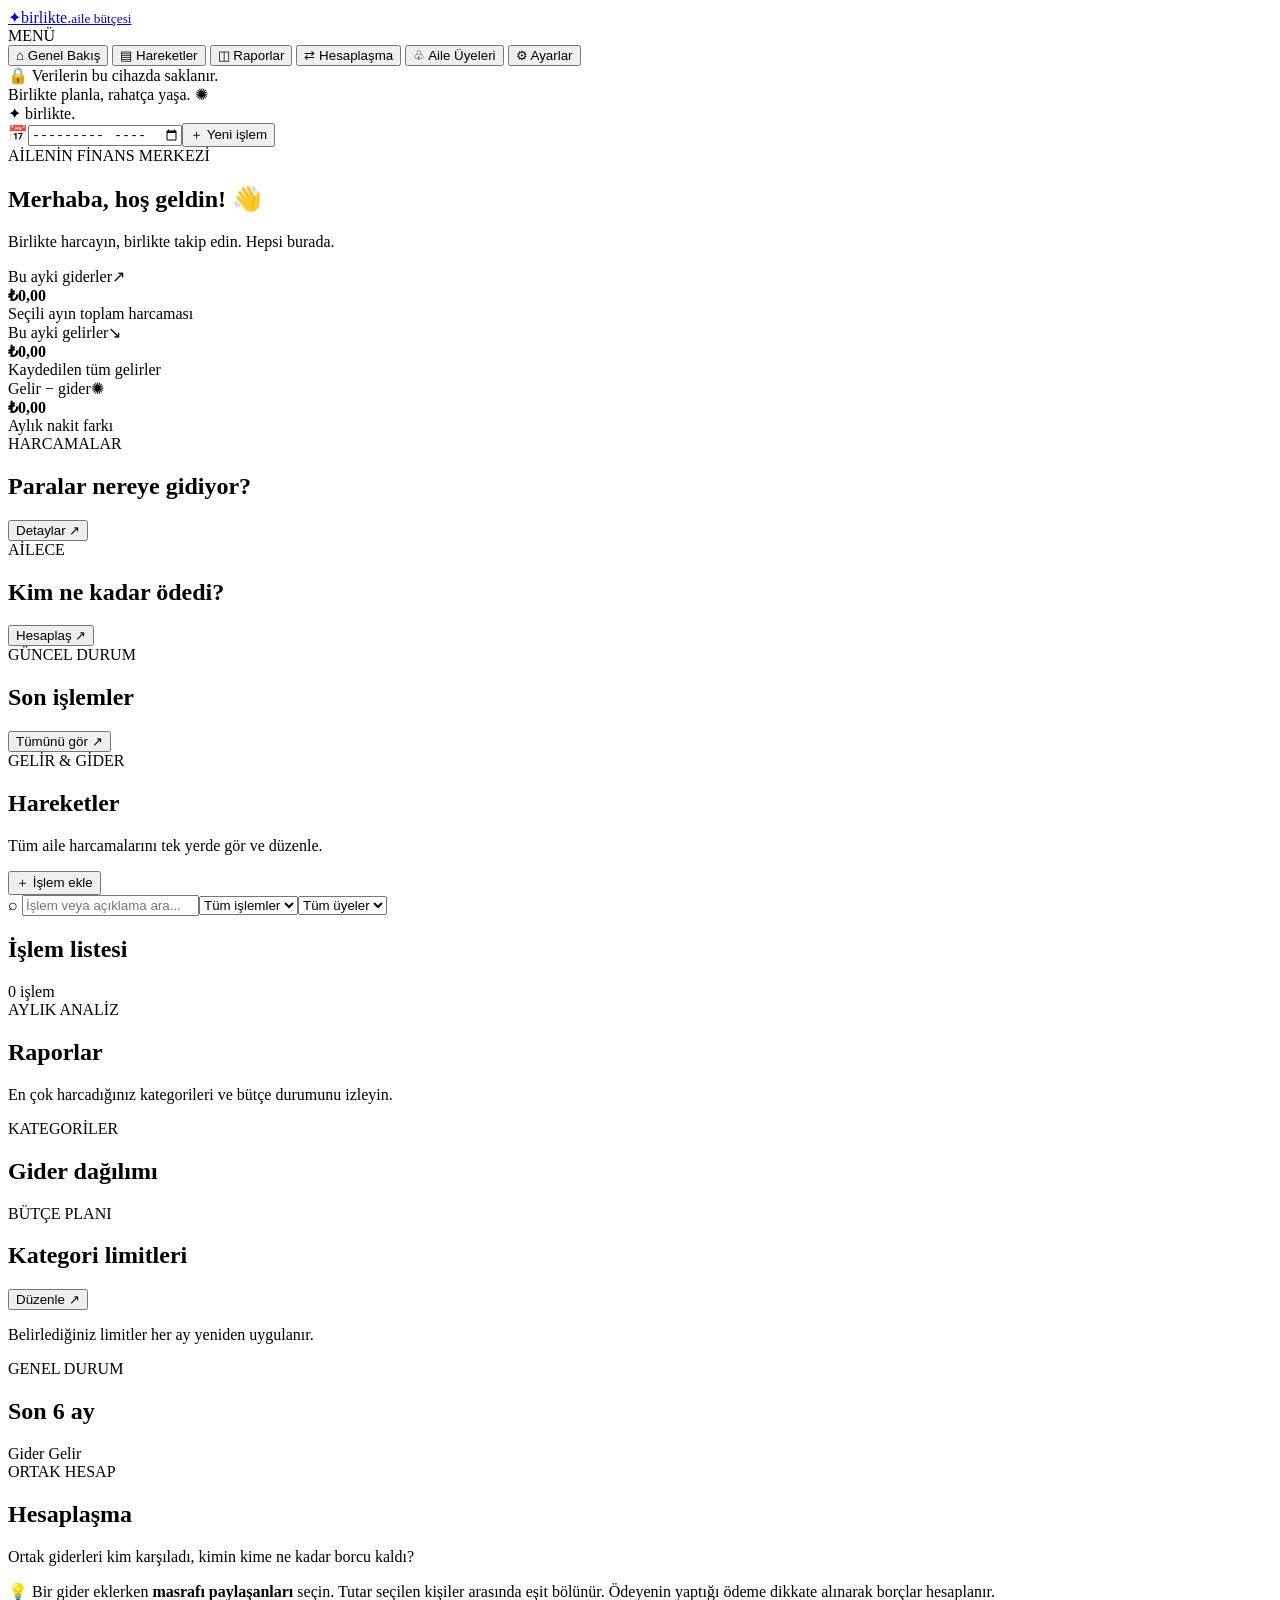
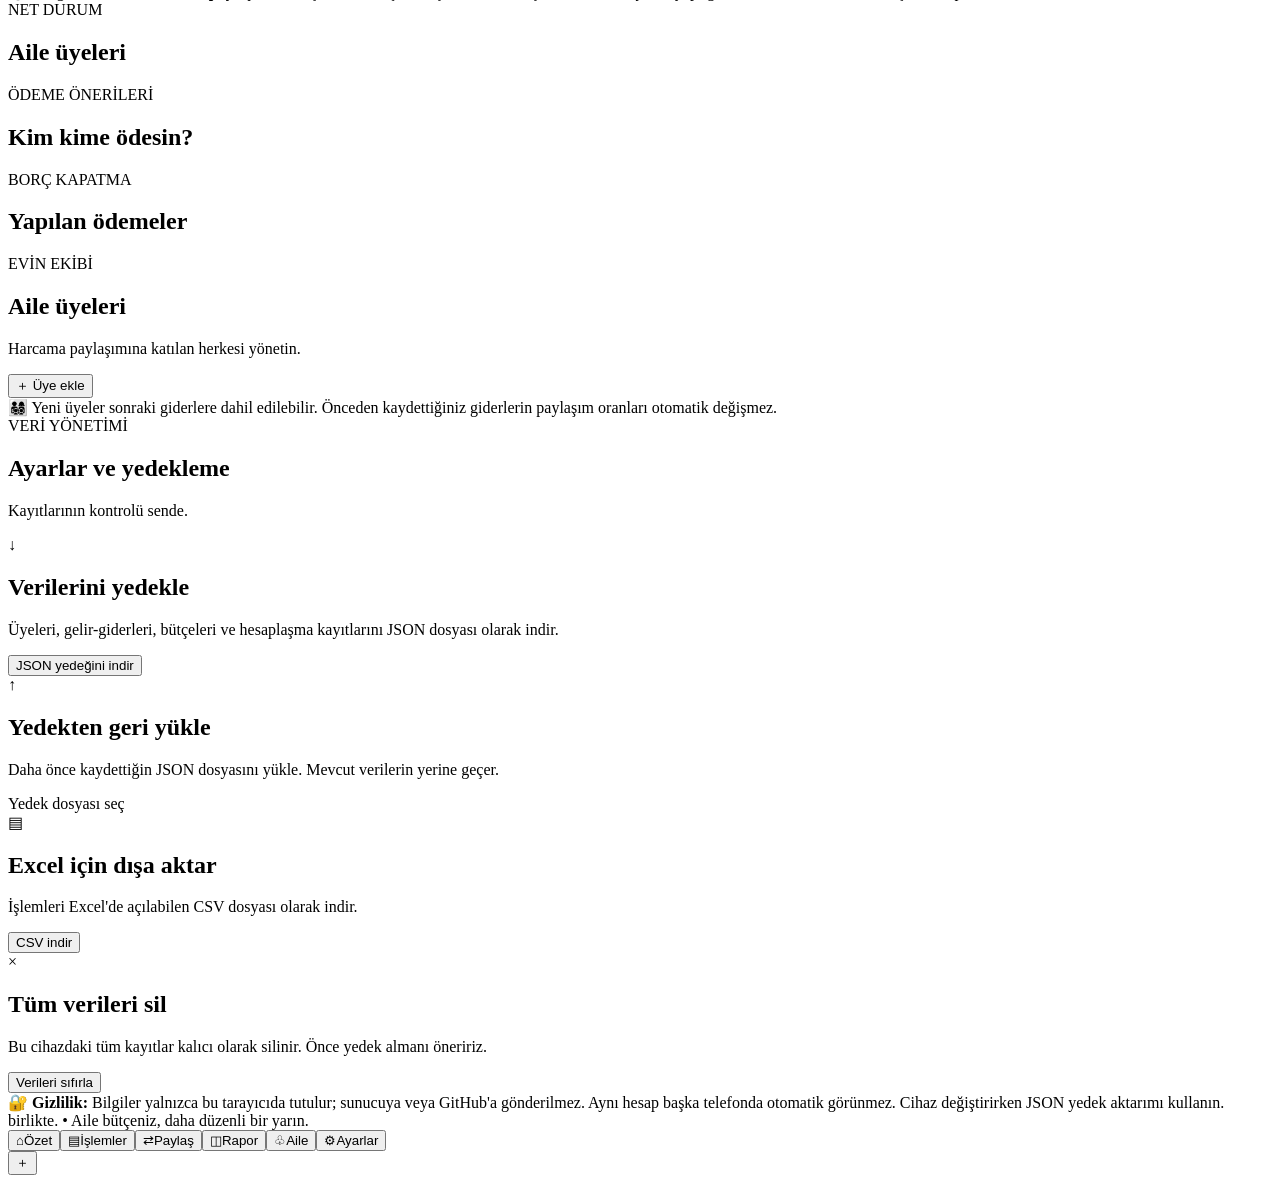
==== aile-butcesi/index.html @ d46ec8fd "feat: add family budget app markup" ====
<!doctype html>
<html lang="tr">
<head>
  <meta charset="utf-8">
  <meta name="viewport" content="width=device-width, initial-scale=1, viewport-fit=cover">
  <meta name="theme-color" content="#f7f5f1">
  <meta name="description" content="Aile bütçeni, ortak masrafları ve kimin ne ödediğini tek yerde takip et.">
  <title>Birlikte · Aile Bütçesi</title>
  <link rel="manifest" href="./manifest.webmanifest">
  <link rel="icon" href="./icon.svg" type="image/svg+xml">
  <link rel="stylesheet" href="./style.css">
  <script defer src="./app.js"></script>
</head>
<body>
<div class="app-shell">
  <aside class="sidebar">
    <a class="brand" href="#genel" aria-label="Birlikte ana sayfa"><span class="brand-icon">✦</span><span>birlikte<span class="brand-dot">.</span><small>aile bütçesi</small></span></a>
    <div class="nav-label">MENÜ</div>
    <nav class="main-nav" aria-label="Ana menü">
      <button class="nav-link active" data-page="genel"><span class="nav-emoji">⌂</span> Genel Bakış</button>
      <button class="nav-link" data-page="hareketler"><span class="nav-emoji">▤</span> Hareketler</button>
      <button class="nav-link" data-page="raporlar"><span class="nav-emoji">◫</span> Raporlar</button>
      <button class="nav-link" data-page="paylasim"><span class="nav-emoji">⇄</span> Hesaplaşma</button>
      <button class="nav-link" data-page="uyeler"><span class="nav-emoji">♧</span> Aile Üyeleri</button>
      <button class="nav-link" data-page="ayarlar"><span class="nav-emoji">⚙</span> Ayarlar</button>
    </nav>
    <div class="sidebar-bottom"><div class="privacy-mark">🔒 <span>Verilerin bu cihazda saklanır.</span></div><div class="made-with">Birlikte planla, rahatça yaşa. <span>✺</span></div></div>
  </aside>
  <main class="main-area">
    <header class="topbar">
      <div class="mobile-brand"><span class="brand-icon">✦</span> birlikte<span class="brand-dot">.</span></div>
      <div class="topbar-actions"><label class="month-wrap"><span>📅</span><input id="month-input" type="month" aria-label="Görüntülenecek ay"></label><button class="btn btn-primary top-add" data-open-expense>＋ Yeni işlem</button></div>
    </header>
    <div id="toast" role="status" aria-live="polite"></div>
    <section id="page-genel" class="page">
      <div class="page-heading"><div><div class="eyebrow">AİLENİN FİNANS MERKEZİ</div><h1>Merhaba, hoş geldin! <span class="wave">👋</span></h1><p>Birlikte harcayın, birlikte takip edin. Hepsi burada.</p></div><div class="month-title" id="month-title"></div></div>
      <div class="summary-grid">
        <article class="summary-card card-dark"><div class="summary-top"><span>Bu ayki giderler</span><span class="summary-icon">↗</span></div><strong id="sum-expense">₺0,00</strong><div class="card-sub">Seçili ayın toplam harcaması</div><div class="card-orbit"></div></article>
        <article class="summary-card card-white"><div class="summary-top"><span>Bu ayki gelirler</span><span class="summary-icon color-green">↘</span></div><strong id="sum-income">₺0,00</strong><div class="card-sub">Kaydedilen tüm gelirler</div></article>
        <article class="summary-card card-peach"><div class="summary-top"><span>Gelir − gider</span><span class="summary-icon">✺</span></div><strong id="sum-net">₺0,00</strong><div class="card-sub" id="net-caption">Aylık nakit farkı</div></article>
      </div>
      <div class="overview-grid">
        <article class="panel"><div class="panel-head"><div><div class="eyebrow">HARCAMALAR</div><h2>Paralar nereye gidiyor?</h2></div><button class="text-button" data-go="raporlar">Detaylar ↗</button></div><div id="category-overview" class="categories"></div></article>
        <article class="panel"><div class="panel-head"><div><div class="eyebrow">AİLECE</div><h2>Kim ne kadar ödedi?</h2></div><button class="text-button" data-go="paylasim">Hesaplaş ↗</button></div><div id="payer-overview" class="people-list"></div></article>
      </div>
      <article class="panel recent-panel"><div class="panel-head"><div><div class="eyebrow">GÜNCEL DURUM</div><h2>Son işlemler</h2></div><button class="text-button" data-go="hareketler">Tümünü gör ↗</button></div><div id="recent-list"></div></article>
    </section>
    <section id="page-hareketler" class="page hidden">
      <div class="page-heading"><div><div class="eyebrow">GELİR & GİDER</div><h1>Hareketler</h1><p>Tüm aile harcamalarını tek yerde gör ve düzenle.</p></div><button class="btn btn-primary" data-open-expense>＋ İşlem ekle</button></div>
      <div class="panel filters-panel"><div class="filter-row"><label class="search-wrap">⌕ <input id="search-input" placeholder="İşlem veya açıklama ara..." autocomplete="off"></label><select id="filter-type" aria-label="İşlem türü"><option value="all">Tüm işlemler</option><option value="expense">Giderler</option><option value="income">Gelirler</option></select><select id="filter-member" aria-label="Ödeyen kişi"><option value="all">Tüm üyeler</option></select></div></div>
      <div class="panel transaction-panel"><div class="panel-head"><h2>İşlem listesi</h2><span id="transaction-count" class="count-pill">0 işlem</span></div><div id="transaction-list"></div></div>
    </section>
    <section id="page-raporlar" class="page hidden">
      <div class="page-heading"><div><div class="eyebrow">AYLIK ANALİZ</div><h1>Raporlar</h1><p>En çok harcadığınız kategorileri ve bütçe durumunu izleyin.</p></div></div>
      <div class="overview-grid report-grid"><article class="panel"><div class="panel-head"><div><div class="eyebrow">KATEGORİLER</div><h2>Gider dağılımı</h2></div></div><div id="report-categories"></div></article><article class="panel"><div class="panel-head"><div><div class="eyebrow">BÜTÇE PLANI</div><h2>Kategori limitleri</h2></div><button class="text-button" id="edit-budgets">Düzenle ↗</button></div><div id="budget-list"></div><p class="section-note">Belirlediğiniz limitler her ay yeniden uygulanır.</p></article></div>
      <article class="panel"><div class="panel-head"><div><div class="eyebrow">GENEL DURUM</div><h2>Son 6 ay</h2></div></div><div id="trend-chart" class="trend-chart"></div><div class="trend-legend"><span><i class="legend-expense"></i> Gider</span><span><i class="legend-income"></i> Gelir</span></div></article>
    </section>
    <section id="page-paylasim" class="page hidden">
      <div class="page-heading"><div><div class="eyebrow">ORTAK HESAP</div><h1>Hesaplaşma</h1><p>Ortak giderleri kim karşıladı, kimin kime ne kadar borcu kaldı?</p></div></div>
      <div class="settlement-help">💡 Bir gider eklerken <strong>masrafı paylaşanları</strong> seçin. Tutar seçilen kişiler arasında eşit bölünür. Ödeyenin yaptığı ödeme dikkate alınarak borçlar hesaplanır.</div>
      <div class="overview-grid"><article class="panel"><div class="panel-head"><div><div class="eyebrow">NET DURUM</div><h2>Aile üyeleri</h2></div></div><div id="balance-list"></div></article><article class="panel"><div class="panel-head"><div><div class="eyebrow">ÖDEME ÖNERİLERİ</div><h2>Kim kime ödesin?</h2></div></div><div id="settlement-list"></div></article></div>
      <article class="panel"><div class="panel-head"><div><div class="eyebrow">BORÇ KAPATMA</div><h2>Yapılan ödemeler</h2></div></div><div id="transfer-list"></div></article>
    </section>
    <section id="page-uyeler" class="page hidden">
      <div class="page-heading"><div><div class="eyebrow">EVİN EKİBİ</div><h1>Aile üyeleri</h1><p>Harcama paylaşımına katılan herkesi yönetin.</p></div><button class="btn btn-primary" id="add-member">＋ Üye ekle</button></div><div id="members-list" class="members-grid"></div>
      <div class="tip-panel">👨‍👩‍👧‍👦 Yeni üyeler sonraki giderlere dahil edilebilir. Önceden kaydettiğiniz giderlerin paylaşım oranları otomatik değişmez.</div>
    </section>
    <section id="page-ayarlar" class="page hidden">
      <div class="page-heading"><div><div class="eyebrow">VERİ YÖNETİMİ</div><h1>Ayarlar ve yedekleme</h1><p>Kayıtlarının kontrolü sende.</p></div></div>
      <div class="settings-grid"><article class="panel"><div class="settings-icon">↓</div><h2>Verilerini yedekle</h2><p>Üyeleri, gelir-giderleri, bütçeleri ve hesaplaşma kayıtlarını JSON dosyası olarak indir.</p><button id="export-json" class="btn btn-outline">JSON yedeğini indir</button></article><article class="panel"><div class="settings-icon">↑</div><h2>Yedekten geri yükle</h2><p>Daha önce kaydettiğin JSON dosyasını yükle. Mevcut verilerin yerine geçer.</p><label class="btn btn-outline file-btn" for="import-json">Yedek dosyası seç</label><input type="file" id="import-json" accept=".json,application/json" hidden></article><article class="panel"><div class="settings-icon">▤</div><h2>Excel için dışa aktar</h2><p>İşlemleri Excel'de açılabilen CSV dosyası olarak indir.</p><button id="export-csv" class="btn btn-outline">CSV indir</button></article><article class="panel danger-panel"><div class="settings-icon">×</div><h2>Tüm verileri sil</h2><p>Bu cihazdaki tüm kayıtlar kalıcı olarak silinir. Önce yedek almanı öneririz.</p><button id="reset-data" class="btn btn-danger">Verileri sıfırla</button></article></div>
      <div class="tip-panel">🔐 <strong>Gizlilik:</strong> Bilgiler yalnızca bu tarayıcıda tutulur; sunucuya veya GitHub'a gönderilmez. Aynı hesap başka telefonda otomatik görünmez. Cihaz değiştirirken JSON yedek aktarımı kullanın.</div>
    </section>
    <footer class="footer">birlikte<span class="brand-dot">.</span> <span>•</span> Aile bütçeniz, daha düzenli bir yarın.</footer>
  </main>
</div>
<nav class="mobile-nav" aria-label="Mobil menü"><button data-page="genel" class="active"><span>⌂</span>Özet</button><button data-page="hareketler"><span>▤</span>İşlemler</button><button data-page="paylasim"><span>⇄</span>Paylaş</button><button data-page="raporlar"><span>◫</span>Rapor</button><button data-page="uyeler"><span>♧</span>Aile</button><button data-page="ayarlar"><span>⚙</span>Ayarlar</button></nav>
<button class="mobile-fab" data-open-expense aria-label="Yeni işlem ekle">＋</button>

<dialog id="entry-dialog" class="dialog">
  <form id="entry-form" class="dialog-content">
    <div class="dialog-head"><div><div class="eyebrow">KAYIT OLUŞTUR</div><h2 id="entry-heading">Yeni işlem</h2></div><button class="close-btn" type="button" data-close="entry-dialog" aria-label="Kapat">✕</button></div>
    <div class="segmented"><label><input type="radio" name="entry-type" value="expense" checked><span>↗ Gider</span></label><label><input type="radio" name="entry-type" value="income"><span>↘ Gelir</span></label></div>
    <div class="form-grid"><label class="field field-wide">İşlem adı<input name="title" maxlength="100" required placeholder="Örn. Haftalık market alışverişi"></label>
      <label class="field">Tutar (₺)<input name="amount" type="text" inputmode="decimal" required placeholder="0,00"></label>
      <label class="field">Tarih<input name="date" type="date" required></label>
      <label class="field">Kategori<select name="category" required></select></label>
      <label class="field"><span id="payer-label">Kim ödedi?</span><select name="payer" required></select></label>
      <label class="field field-wide">Not (isteğe bağlı)<textarea name="note" rows="2" maxlength="280" placeholder="Bu işlemle ilgili bir not..."></textarea></label>
    </div>
    <fieldset class="participants-field"><legend>Masraf kimler arasında paylaşılsın?</legend><div id="participants-checkboxes"></div><p>Seçilen kişiler tutarı eşit paylaşır. En az bir kişi seçin.</p></fieldset>
    <div class="dialog-actions"><button type="button" class="btn btn-outline" data-close="entry-dialog">Vazgeç</button><button type="submit" class="btn btn-primary">Kaydet</button></div>
  </form>
</dialog>
<dialog id="member-dialog" class="dialog"><form id="member-form" class="dialog-content dialog-small"><div class="dialog-head"><div><div class="eyebrow">AİLEN</div><h2 id="member-heading">Üye ekle</h2></div><button type="button" class="close-btn" data-close="member-dialog">✕</button></div><label class="field">İsim<input name="name" maxlength="40" required placeholder="Aile üyesinin adı"></label><div class="dialog-actions"><button type="button" class="btn btn-outline" data-close="member-dialog">Vazgeç</button><button type="submit" class="btn btn-primary">Kaydet</button></div></form></dialog>
<dialog id="budget-dialog" class="dialog"><form id="budget-form" class="dialog-content"><div class="dialog-head"><div><div class="eyebrow">AYLIK HEDEFLER</div><h2>Kategori bütçeleri</h2></div><button class="close-btn" type="button" data-close="budget-dialog">✕</button></div><p class="subtle">İstediğiniz kategorilere aylık bir harcama limiti girin. Boş bıraktıklarınız sınırsız olur.</p><div id="budget-fields" class="budget-fields"></div><div class="dialog-actions"><button type="button" class="btn btn-outline" data-close="budget-dialog">Vazgeç</button><button type="submit" class="btn btn-primary">Limitleri kaydet</button></div></form></dialog>
<script>if("serviceWorker" in navigator)window.addEventListener("load",function(){navigator.serviceWorker.register("./sw.js").catch(function(){})});</script>
</body></html>
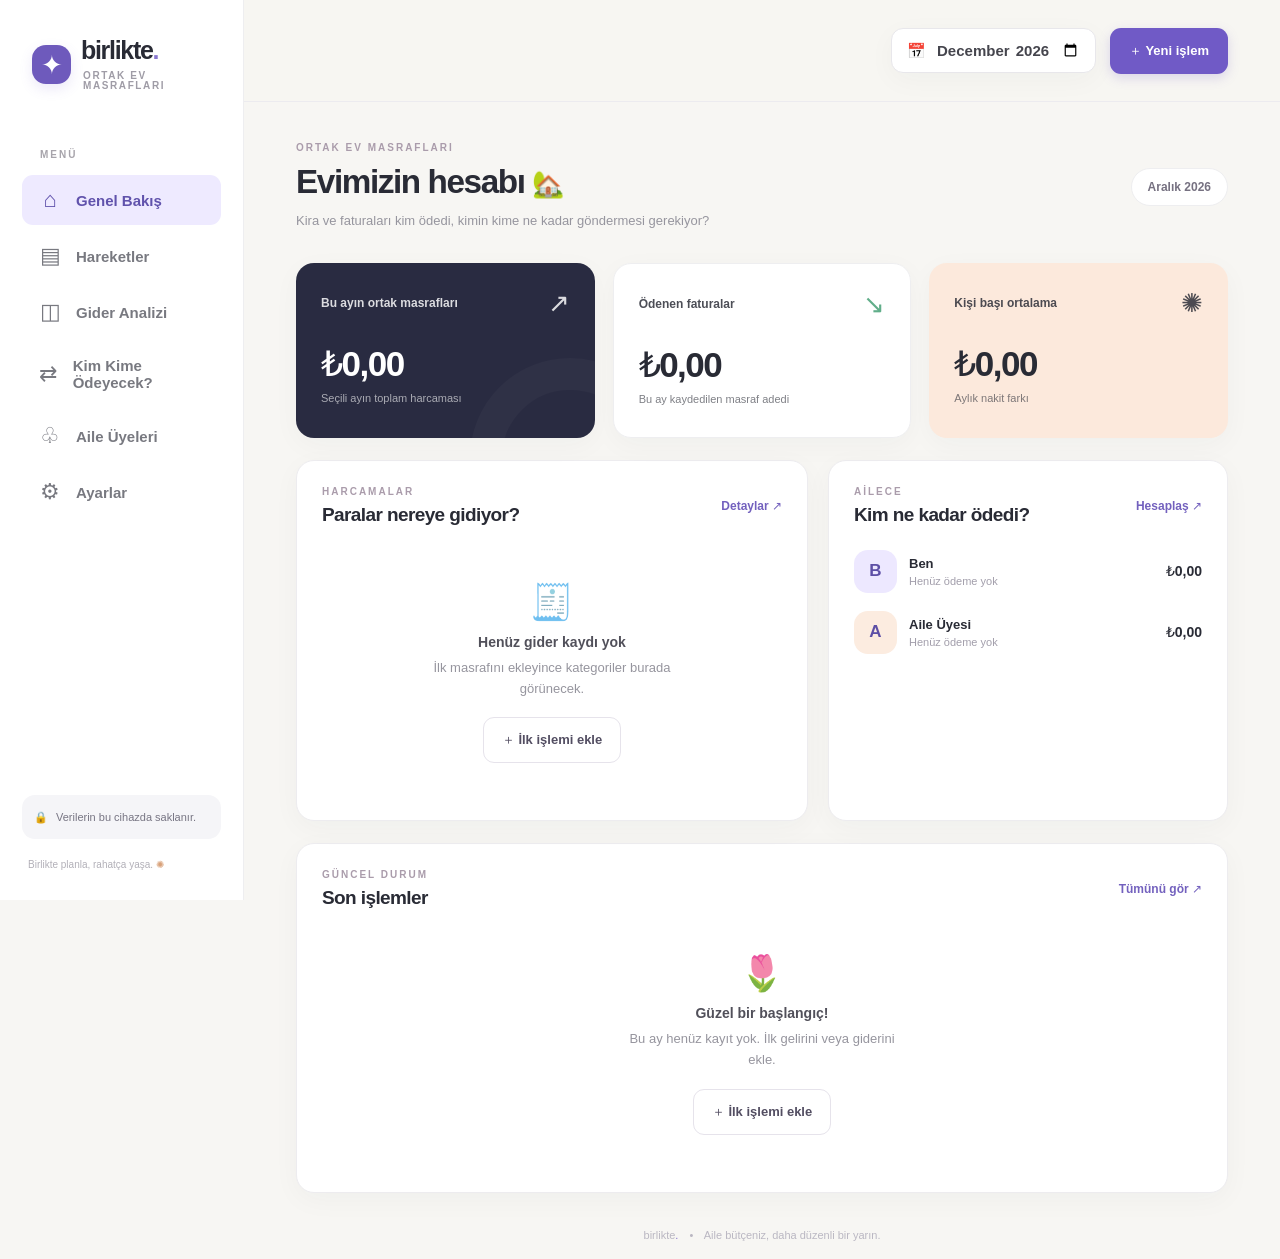
==== commit 6303a164: "refactor: focus interface on shared rent and bill settlements" ====
--- a/aile-butcesi/index.html
+++ b/aile-butcesi/index.html
@@ -5,7 +5,7 @@
   <meta name="viewport" content="width=device-width, initial-scale=1, viewport-fit=cover">
   <meta name="theme-color" content="#f7f5f1">
   <meta name="description" content="Aile bütçeni, ortak masrafları ve kimin ne ödediğini tek yerde takip et.">
-  <title>Birlikte · Aile Bütçesi</title>
+  <title>Birlikte · Ortak Ev Masrafları</title>
   <link rel="manifest" href="./manifest.webmanifest">
   <link rel="icon" href="./icon.svg" type="image/svg+xml">
   <link rel="stylesheet" href="./style.css">
@@ -14,13 +14,13 @@
 <body>
 <div class="app-shell">
   <aside class="sidebar">
-    <a class="brand" href="#genel" aria-label="Birlikte ana sayfa"><span class="brand-icon">✦</span><span>birlikte<span class="brand-dot">.</span><small>aile bütçesi</small></span></a>
+    <a class="brand" href="#genel" aria-label="Birlikte ana sayfa"><span class="brand-icon">✦</span><span>birlikte<span class="brand-dot">.</span><small>ortak ev masrafları</small></span></a>
     <div class="nav-label">MENÜ</div>
     <nav class="main-nav" aria-label="Ana menü">
       <button class="nav-link active" data-page="genel"><span class="nav-emoji">⌂</span> Genel Bakış</button>
       <button class="nav-link" data-page="hareketler"><span class="nav-emoji">▤</span> Hareketler</button>
-      <button class="nav-link" data-page="raporlar"><span class="nav-emoji">◫</span> Raporlar</button>
-      <button class="nav-link" data-page="paylasim"><span class="nav-emoji">⇄</span> Hesaplaşma</button>
+      <button class="nav-link" data-page="raporlar"><span class="nav-emoji">◫</span> Gider Analizi</button>
+      <button class="nav-link" data-page="paylasim"><span class="nav-emoji">⇄</span> Kim Kime Ödeyecek?</button>
       <button class="nav-link" data-page="uyeler"><span class="nav-emoji">♧</span> Aile Üyeleri</button>
       <button class="nav-link" data-page="ayarlar"><span class="nav-emoji">⚙</span> Ayarlar</button>
     </nav>
@@ -33,11 +33,11 @@
     </header>
     <div id="toast" role="status" aria-live="polite"></div>
     <section id="page-genel" class="page">
-      <div class="page-heading"><div><div class="eyebrow">AİLENİN FİNANS MERKEZİ</div><h1>Merhaba, hoş geldin! <span class="wave">👋</span></h1><p>Birlikte harcayın, birlikte takip edin. Hepsi burada.</p></div><div class="month-title" id="month-title"></div></div>
+      <div class="page-heading"><div><div class="eyebrow">ORTAK EV MASRAFLARI</div><h1>Evimizin hesabı <span class="wave">🏡</span></h1><p>Kira ve faturaları kim ödedi, kimin kime ne kadar göndermesi gerekiyor?</p></div><div class="month-title" id="month-title"></div></div>
       <div class="summary-grid">
-        <article class="summary-card card-dark"><div class="summary-top"><span>Bu ayki giderler</span><span class="summary-icon">↗</span></div><strong id="sum-expense">₺0,00</strong><div class="card-sub">Seçili ayın toplam harcaması</div><div class="card-orbit"></div></article>
-        <article class="summary-card card-white"><div class="summary-top"><span>Bu ayki gelirler</span><span class="summary-icon color-green">↘</span></div><strong id="sum-income">₺0,00</strong><div class="card-sub">Kaydedilen tüm gelirler</div></article>
-        <article class="summary-card card-peach"><div class="summary-top"><span>Gelir − gider</span><span class="summary-icon">✺</span></div><strong id="sum-net">₺0,00</strong><div class="card-sub" id="net-caption">Aylık nakit farkı</div></article>
+        <article class="summary-card card-dark"><div class="summary-top"><span>Bu ayın ortak masrafları</span><span class="summary-icon">↗</span></div><strong id="sum-expense">₺0,00</strong><div class="card-sub">Seçili ayın toplam harcaması</div><div class="card-orbit"></div></article>
+        <article class="summary-card card-white"><div class="summary-top"><span>Ödenen faturalar</span><span class="summary-icon color-green">↘</span></div><strong id="sum-income">₺0,00</strong><div class="card-sub">Bu ay kaydedilen masraf adedi</div></article>
+        <article class="summary-card card-peach"><div class="summary-top"><span>Kişi başı ortalama</span><span class="summary-icon">✺</span></div><strong id="sum-net">₺0,00</strong><div class="card-sub" id="net-caption">Tüm masraflar eşit paylaşılsaydı</div></article>
       </div>
       <div class="overview-grid">
         <article class="panel"><div class="panel-head"><div><div class="eyebrow">HARCAMALAR</div><h2>Paralar nereye gidiyor?</h2></div><button class="text-button" data-go="raporlar">Detaylar ↗</button></div><div id="category-overview" class="categories"></div></article>
@@ -46,19 +46,19 @@
       <article class="panel recent-panel"><div class="panel-head"><div><div class="eyebrow">GÜNCEL DURUM</div><h2>Son işlemler</h2></div><button class="text-button" data-go="hareketler">Tümünü gör ↗</button></div><div id="recent-list"></div></article>
     </section>
     <section id="page-hareketler" class="page hidden">
-      <div class="page-heading"><div><div class="eyebrow">GELİR & GİDER</div><h1>Hareketler</h1><p>Tüm aile harcamalarını tek yerde gör ve düzenle.</p></div><button class="btn btn-primary" data-open-expense>＋ İşlem ekle</button></div>
-      <div class="panel filters-panel"><div class="filter-row"><label class="search-wrap">⌕ <input id="search-input" placeholder="İşlem veya açıklama ara..." autocomplete="off"></label><select id="filter-type" aria-label="İşlem türü"><option value="all">Tüm işlemler</option><option value="expense">Giderler</option><option value="income">Gelirler</option></select><select id="filter-member" aria-label="Ödeyen kişi"><option value="all">Tüm üyeler</option></select></div></div>
+      <div class="page-heading"><div><div class="eyebrow">KİRA & FATURALAR</div><h1>Ödenen masraflar</h1><p>Kimin hangi faturayı ödediğini kaydet; paylaşılacak kişileri seç.</p></div><button class="btn btn-primary" data-open-expense>＋ İşlem ekle</button></div>
+      <div class="panel filters-panel"><div class="filter-row"><label class="search-wrap">⌕ <input id="search-input" placeholder="İşlem veya açıklama ara..." autocomplete="off"></label><select id="filter-type" aria-label="İşlem türü"><option value="all">Tüm kayıtlar</option><option value="expense">Masraflar</option><option value="income">Eski gelir kayıtları</option></select><select id="filter-member" aria-label="Ödeyen kişi"><option value="all">Tüm üyeler</option></select></div></div>
       <div class="panel transaction-panel"><div class="panel-head"><h2>İşlem listesi</h2><span id="transaction-count" class="count-pill">0 işlem</span></div><div id="transaction-list"></div></div>
     </section>
     <section id="page-raporlar" class="page hidden">
-      <div class="page-heading"><div><div class="eyebrow">AYLIK ANALİZ</div><h1>Raporlar</h1><p>En çok harcadığınız kategorileri ve bütçe durumunu izleyin.</p></div></div>
+      <div class="page-heading"><div><div class="eyebrow">MASRAF ANALİZİ</div><h1>Gider analizi</h1><p>Kira ve faturaların aylık dağılımını inceleyin.</p></div></div>
       <div class="overview-grid report-grid"><article class="panel"><div class="panel-head"><div><div class="eyebrow">KATEGORİLER</div><h2>Gider dağılımı</h2></div></div><div id="report-categories"></div></article><article class="panel"><div class="panel-head"><div><div class="eyebrow">BÜTÇE PLANI</div><h2>Kategori limitleri</h2></div><button class="text-button" id="edit-budgets">Düzenle ↗</button></div><div id="budget-list"></div><p class="section-note">Belirlediğiniz limitler her ay yeniden uygulanır.</p></article></div>
-      <article class="panel"><div class="panel-head"><div><div class="eyebrow">GENEL DURUM</div><h2>Son 6 ay</h2></div></div><div id="trend-chart" class="trend-chart"></div><div class="trend-legend"><span><i class="legend-expense"></i> Gider</span><span><i class="legend-income"></i> Gelir</span></div></article>
+      <article class="panel"><div class="panel-head"><div><div class="eyebrow">GENEL DURUM</div><h2>Son 6 ayın masrafları</h2></div></div><div id="trend-chart" class="trend-chart"></div><div class="trend-legend"><span><i class="legend-expense"></i> Gider</span><span><i class="legend-income"></i> Önceki gelir kayıtları</span></div></article>
     </section>
     <section id="page-paylasim" class="page hidden">
-      <div class="page-heading"><div><div class="eyebrow">ORTAK HESAP</div><h1>Hesaplaşma</h1><p>Ortak giderleri kim karşıladı, kimin kime ne kadar borcu kaldı?</p></div></div>
+      <div class="page-heading"><div><div class="eyebrow">ÖDEME PLANI</div><h1>Kim kime ne kadar gönderecek?</h1><p>Ödenen kira ve faturaları otomatik denkleştiriyoruz.</p></div></div>
       <div class="settlement-help">💡 Bir gider eklerken <strong>masrafı paylaşanları</strong> seçin. Tutar seçilen kişiler arasında eşit bölünür. Ödeyenin yaptığı ödeme dikkate alınarak borçlar hesaplanır.</div>
-      <div class="overview-grid"><article class="panel"><div class="panel-head"><div><div class="eyebrow">NET DURUM</div><h2>Aile üyeleri</h2></div></div><div id="balance-list"></div></article><article class="panel"><div class="panel-head"><div><div class="eyebrow">ÖDEME ÖNERİLERİ</div><h2>Kim kime ödesin?</h2></div></div><div id="settlement-list"></div></article></div>
+      <div class="overview-grid"><article class="panel"><div class="panel-head"><div><div class="eyebrow">NET DURUM</div><h2>Aile üyeleri</h2></div></div><div id="balance-list"></div></article><article class="panel"><div class="panel-head"><div><div class="eyebrow">ÖDEME ÖNERİLERİ</div><h2>Gönderilecek tutarlar</h2></div></div><div id="settlement-list"></div></article></div>
       <article class="panel"><div class="panel-head"><div><div class="eyebrow">BORÇ KAPATMA</div><h2>Yapılan ödemeler</h2></div></div><div id="transfer-list"></div></article>
     </section>
     <section id="page-uyeler" class="page hidden">
@@ -78,16 +78,16 @@
 
 <dialog id="entry-dialog" class="dialog">
   <form id="entry-form" class="dialog-content">
-    <div class="dialog-head"><div><div class="eyebrow">KAYIT OLUŞTUR</div><h2 id="entry-heading">Yeni işlem</h2></div><button class="close-btn" type="button" data-close="entry-dialog" aria-label="Kapat">✕</button></div>
-    <div class="segmented"><label><input type="radio" name="entry-type" value="expense" checked><span>↗ Gider</span></label><label><input type="radio" name="entry-type" value="income"><span>↘ Gelir</span></label></div>
-    <div class="form-grid"><label class="field field-wide">İşlem adı<input name="title" maxlength="100" required placeholder="Örn. Haftalık market alışverişi"></label>
+    <div class="dialog-head"><div><div class="eyebrow">KİRA VE FATURALAR</div><h2 id="entry-heading">Masraf ekle</h2></div><button class="close-btn" type="button" data-close="entry-dialog" aria-label="Kapat">✕</button></div>
+    <div class="segmented hidden"><label><input type="radio" name="entry-type" value="expense" checked><span>↗ Gider</span></label><label><input type="radio" name="entry-type" value="income"><span>↘ Gelir</span></label></div>
+    <div class="form-grid"><label class="field field-wide">Masraf adı<input name="title" maxlength="100" required placeholder="Örn. Kasım kirası, elektrik faturası"></label>
       <label class="field">Tutar (₺)<input name="amount" type="text" inputmode="decimal" required placeholder="0,00"></label>
       <label class="field">Tarih<input name="date" type="date" required></label>
       <label class="field">Kategori<select name="category" required></select></label>
       <label class="field"><span id="payer-label">Kim ödedi?</span><select name="payer" required></select></label>
       <label class="field field-wide">Not (isteğe bağlı)<textarea name="note" rows="2" maxlength="280" placeholder="Bu işlemle ilgili bir not..."></textarea></label>
     </div>
-    <fieldset class="participants-field"><legend>Masraf kimler arasında paylaşılsın?</legend><div id="participants-checkboxes"></div><p>Seçilen kişiler tutarı eşit paylaşır. En az bir kişi seçin.</p></fieldset>
+    <fieldset class="participants-field"><legend>Bu masrafı kimler paylaşacak?</legend><div id="participants-checkboxes"></div><p>Yalnızca seçtiğin kişiler eşit pay öder. Ödemeyi yapan kişinin payı da hesaba katılır.</p></fieldset>
     <div class="dialog-actions"><button type="button" class="btn btn-outline" data-close="entry-dialog">Vazgeç</button><button type="submit" class="btn btn-primary">Kaydet</button></div>
   </form>
 </dialog>
--- a/aile-butcesi/style.css
+++ b/aile-butcesi/style.css
@@ -0,0 +1 @@
+:root{font-family:Inter,ui-sans-serif,-apple-system,BlinkMacSystemFont,"Segoe UI",sans-serif;font-synthesis:none;color:#292b35;background:#f7f6f3;font-size:15px;--muted:#9797a0;--line:#eeeef0;--purple:#6a55bc;--purple-pale:#eeebfc;--shadow:0 7px 28px rgba(41,43,53,.035)}*{box-sizing:border-box}html{scroll-behavior:smooth}body{margin:0;min-width:320px}button,input,select,textarea{font:inherit}button{cursor:pointer}button:focus-visible,input:focus-visible,select:focus-visible,textarea:focus-visible{outline:3px solid #b9a9ff;outline-offset:2px}button:disabled{cursor:not-allowed;opacity:.5}a{text-decoration:none;color:inherit}.hidden{display:none!important}.app-shell{display:flex;min-height:100dvh}.sidebar{width:244px;background:#fff;border-right:1px solid var(--line);padding:38px 22px 28px;position:sticky;top:0;height:100dvh;display:flex;flex-direction:column;flex-shrink:0}.brand{display:flex;align-items:center;gap:10px;margin:0 0 58px 10px;font-size:25px;font-weight:850;letter-spacing:-1.3px;line-height:1}.brand small{font-size:10px;letter-spacing:1.6px;display:block;color:#9f9ca6;margin:8px 0 0 2px;text-transform:uppercase;font-weight:700}.brand-icon{background:#6e5abc;color:white;display:inline-flex;align-items:center;justify-content:center;border-radius:14px;width:39px;height:39px;font-size:26px;flex-shrink:0;box-shadow:0 5px 13px #6f5acb22}.brand-dot{color:#8977d0}.nav-label{padding:0 18px;margin-bottom:15px;font-size:10px;font-weight:800;letter-spacing:2px;color:#a7a4ab}.main-nav{display:flex;flex-direction:column;gap:6px}.nav-link{display:flex;align-items:center;gap:14px;background:transparent;border:0;border-radius:11px;color:#787980;font-weight:650;text-align:left;padding:14px 16px;width:100%;transition:background .15s,color .15s}.nav-link:hover{background:#f7f5ff;color:#5d51a4}.nav-link.active{background:#eeeaff;color:#6052ac}.nav-emoji{font-size:22px;line-height:1;width:24px;text-align:center;font-weight:400}.sidebar-bottom{margin-top:auto}.privacy-mark{border-radius:13px;padding:14px 12px;background:#f5f5f8;color:#777583;font-size:11px;display:flex;align-items:center;gap:8px;line-height:1.5}.made-with{font-size:10px;color:#b2b0b8;margin:18px 6px 0;line-height:1.5}.made-with span{color:#d8a179}.main-area{flex:1;min-width:0;max-width:1700px}.topbar{height:102px;display:flex;justify-content:flex-end;align-items:center;padding:0 52px;border-bottom:1px solid #ecebef;background:rgba(247,246,243,.87)}.topbar-actions{display:flex;align-items:center;gap:14px}.month-wrap{display:flex;align-items:center;gap:9px;background:#fff;border:1px solid #e8e7eb;border-radius:12px;padding:12px 15px;box-shadow:var(--shadow)}.month-wrap input{border:0;background:transparent;max-width:145px;font-weight:700;color:#45454d;outline:0}.btn{display:inline-flex;justify-content:center;align-items:center;gap:6px;border-radius:11px;border:1px solid transparent;font-size:13px;font-weight:750;padding:13px 18px;transition:transform .15s,background .15s;white-space:nowrap}.btn:active{transform:scale(.98)}.btn-primary{background:#705ac6;color:#fff;box-shadow:0 4px 12px #715ac536}.btn-primary:hover{background:#5c48b0}.btn-outline{border-color:#e6e3eb;color:#534e62;background:white}.btn-outline:hover{background:#f5f2ff}.btn-danger{color:#b2474d;background:#fff4f3;border-color:#ffe2df}.page{padding:40px 52px 35px;animation:enter .19s ease-out}@keyframes enter{from{opacity:.5;transform:translateY(5px)}to{opacity:1;transform:translateY(0)}}.page-heading{display:flex;justify-content:space-between;align-items:center;gap:16px;margin-bottom:31px}.eyebrow{font-size:10px;font-weight:850;letter-spacing:2px;color:#aa9cab;text-transform:uppercase;margin-bottom:9px}h1{font-size:clamp(26px,2.6vw,35px);letter-spacing:-1.4px;line-height:1.2;margin:0 0 9px;font-weight:830}h2{font-size:19px;letter-spacing:-.6px;margin:0;font-weight:800}p{margin:0;color:#96959e;font-size:13px;line-height:1.6}.wave{font-size:26px}.month-title{background:#fff;border:1px solid var(--line);padding:11px 16px;border-radius:20px;color:#767181;font-size:12px;font-weight:700;white-space:nowrap}.summary-grid{display:grid;grid-template-columns:repeat(3,minmax(0,1fr));gap:18px;margin-bottom:22px}.summary-card{position:relative;overflow:hidden;border-radius:18px;padding:25px 25px 24px;min-height:175px;box-shadow:var(--shadow)}.card-dark{background:#292b41;color:#fff}.card-white{background:#fff;border:1px solid var(--line)}.card-peach{background:#fce9dc}.summary-top{display:flex;justify-content:space-between;align-items:center;gap:12px;color:inherit;font-size:12px;font-weight:700;opacity:.83;position:relative;z-index:1}.summary-icon{font-size:26px;font-weight:400}.color-green{color:#429e73}.summary-card strong{display:block;font-size:clamp(24px,2.8vw,35px);font-variant-numeric:tabular-nums;line-height:1.2;letter-spacing:-1.5px;margin:24px 0 7px;position:relative;z-index:1;overflow-wrap:anywhere}.card-sub{font-size:11px;color:inherit;opacity:.6;position:relative;z-index:1}.card-orbit{position:absolute;width:200px;height:200px;border:32px solid #ffffff07;border-radius:50%;right:-75px;bottom:-120px}.overview-grid{display:grid;grid-template-columns:1.28fr 1fr;gap:20px;margin-bottom:22px}.panel{background:#fff;border:1px solid #edecef;border-radius:18px;padding:25px;box-shadow:var(--shadow);min-width:0}.panel-head{display:flex;justify-content:space-between;align-items:center;gap:12px;margin-bottom:24px}.panel-head .eyebrow{margin-bottom:7px}.text-button{border:0;background:transparent;font-size:12px;font-weight:800;color:#7361be;padding:8px 0;white-space:nowrap}.text-button:hover{text-decoration:underline}.categories{display:grid;gap:19px}.category-row{display:grid;grid-template-columns:38px minmax(0,1fr) auto;align-items:center;column-gap:12px}.category-icon,.txn-icon,.avatar{display:flex;align-items:center;justify-content:center;flex-shrink:0}.category-icon{width:38px;height:38px;border-radius:12px;font-size:18px;background:#f2efff}.category-info{min-width:0}.category-name{font-size:12px;font-weight:750;display:block;margin-bottom:8px}.category-name .small-muted{font-size:10px;color:#aaa8b2;font-weight:500}.category-total{font-size:12px;font-weight:760;font-variant-numeric:tabular-nums;white-space:nowrap}.progress-track{height:5px;background:#f2eff4;border-radius:8px;overflow:hidden}.progress-fill{height:100%;border-radius:8px;background:#8d78d0;width:0}.people-list{display:grid;gap:18px}.person-row{display:flex;gap:12px;align-items:center}.avatar{width:43px;height:43px;background:#eae6fc;color:#5d4fa6;font-size:17px;border-radius:14px;font-weight:800}.person-row .person-info{flex:1;min-width:0}.person-name{font-weight:750;font-size:13px;margin-bottom:4px}.person-meta{font-size:11px;color:#a29eab}.person-value{font-size:14px;font-weight:800;white-space:nowrap}.recent-panel .panel-head{margin-bottom:12px}.transaction-row{display:flex;align-items:center;gap:14px;border-top:1px solid #f0eff2;padding:14px 0}.transaction-row:first-child{border-top:0}.txn-icon{width:42px;height:42px;border-radius:13px;background:#f4f0ff;font-size:21px}.txn-details{min-width:0;flex:1}.txn-title{font-size:13px;font-weight:800;white-space:nowrap;overflow:hidden;text-overflow:ellipsis}.txn-meta{font-size:11px;color:#aaa5b0;margin-top:5px}.txn-amount{font-size:14px;font-weight:800;white-space:nowrap;font-variant-numeric:tabular-nums}.txn-amount.income{color:#409e71}.txn-actions{display:flex;gap:2px;margin-left:5px}.icon-btn{background:transparent;border:0;border-radius:9px;padding:8px;font-size:14px;color:#a9a5b0}.icon-btn:hover{background:#f4f2fc;color:#6856b5}.empty-state{padding:32px 12px;text-align:center;color:#95909d;display:flex;flex-direction:column;align-items:center;gap:8px}.empty-state .empty-emoji{font-size:35px;margin-bottom:3px}.empty-state strong{color:#51505a;font-size:14px}.empty-state p{max-width:285px}.empty-state .btn{margin-top:10px}.footer{font-size:11px;color:#bab7c2;text-align:center;padding:1px 0 18px}.footer>span{margin:0 8px}.footer .brand-dot{margin:0}.filters-panel{padding:15px 20px;margin-bottom:18px}.filter-row{display:flex;gap:12px}.filter-row select,.search-wrap{background:#fcfbfd;border:1px solid #e9e7ec;border-radius:10px;padding:12px;font-size:12px;color:#625f69;min-width:0}.search-wrap{display:flex;align-items:center;flex:1;gap:8px;font-size:20px;padding-top:4px;padding-bottom:4px}.search-wrap input{border:0;background:transparent;outline:0;flex:1;font-size:12px;min-width:0}.transaction-panel{padding-bottom:8px}.count-pill{border-radius:18px;background:#f2f0fa;font-weight:700;color:#796aa8;font-size:11px;padding:8px 12px}.report-grid{grid-template-columns:1fr 1fr}.report-category{display:flex;justify-content:space-between;gap:12px;align-items:center;margin-bottom:15px}.report-category-main{flex:1;min-width:0}.report-category-heading{display:flex;justify-content:space-between;gap:8px;font-size:12px;font-weight:700;margin-bottom:8px}.report-category-heading small{color:#a8a4ad;font-size:11px}.section-note{font-size:11px;margin-top:15px}.budget-row{margin:0 0 20px}.budget-row-top{display:flex;justify-content:space-between;gap:10px;margin-bottom:9px;font-size:12px}.budget-row-top strong{font-weight:760}.budget-row small{font-size:11px;color:#a29ea8}.budget-row.over .progress-fill{background:#ed8b73}.trend-chart{display:flex;align-items:flex-end;justify-content:space-around;gap:12px;min-height:190px;padding:10px 0 0}.trend-month{display:flex;flex-direction:column;align-items:center;flex:1;gap:10px;min-width:0}.trend-bars{height:135px;width:min(62px,100%);display:flex;align-items:flex-end;justify-content:center;gap:5px;border-bottom:1px solid #eee}.trend-bar{min-width:12px;width:35%;border-radius:6px 6px 0 0;transition:height .2s;min-height:2px}.trend-bar.expense{background:#8b79cf}.trend-bar.income{background:#c7bcec}.trend-month-label{font-size:11px;color:#aaa6b0}.trend-legend{display:flex;justify-content:center;gap:18px;margin-top:24px;font-size:11px;color:#8e8a97}.trend-legend span{display:flex;align-items:center;gap:7px}.trend-legend i{display:inline-block;width:10px;height:10px;border-radius:3px}.legend-expense{background:#8b79cf}.legend-income{background:#c7bcec}.settlement-help{background:#f1edff;border:1px solid #e5defc;color:#6a6092;padding:16px 19px;border-radius:14px;margin-bottom:22px;line-height:1.6;font-size:12px}.balance-row{display:flex;align-items:center;gap:12px;margin:0 0 19px}.balance-row:last-child{margin-bottom:0}.balance-info{flex:1}.balance-info strong{font-size:13px}.balance-info small{display:block;margin-top:4px;color:#a4a0ad;font-size:11px}.balance-value{font-size:14px;font-weight:800;text-align:right}.positive{color:#349a71}.negative{color:#d56f60}.neutral{color:#92909e}.settlement-card{background:#fbfafc;border:1px solid #f1eff4;padding:15px;border-radius:13px;margin-bottom:12px;display:flex;flex-wrap:wrap;align-items:center;gap:10px}.settlement-names{flex:1;min-width:135px}.settlement-names strong{font-size:12px;display:block}.settlement-names small{font-size:10px;color:#96919d}.settlement-amount{font-size:14px;font-weight:800}.settlement-card .btn{padding:9px 11px;font-size:11px}.transfer-row{display:flex;align-items:center;gap:15px;border-top:1px solid #f2eff4;padding:13px 0;font-size:12px}.transfer-row:first-child{border:0}.transfer-row>span{flex:1}.transfer-row strong{font-size:13px}.members-grid{display:grid;grid-template-columns:repeat(auto-fit,minmax(220px,1fr));gap:16px}.member-card{background:#fff;border:1px solid var(--line);border-radius:17px;padding:23px;box-shadow:var(--shadow)}.member-card .avatar{height:51px;width:51px;font-size:21px;margin-bottom:20px}.member-card h2{margin-bottom:6px}.member-card p{margin-bottom:16px}.member-actions{display:flex;gap:8px}.tip-panel{border-radius:13px;background:#f2efff;padding:17px 20px;color:#7c729c;font-size:12px;margin-top:23px;line-height:1.7}.settings-grid{display:grid;grid-template-columns:repeat(2,minmax(0,1fr));gap:18px}.settings-grid .panel{min-height:215px;display:flex;align-items:flex-start;flex-direction:column}.settings-grid p{margin:12px 0 20px}.settings-grid .btn{margin-top:auto}.settings-icon{font-size:29px;color:#8973c8;background:#f2edff;border-radius:14px;display:grid;place-items:center;width:45px;height:45px;margin-bottom:18px}.danger-panel .settings-icon{background:#fff2ee;color:#c66b64}.mobile-brand,.mobile-nav,.mobile-fab{display:none}.dialog{padding:0;border:none;border-radius:21px;box-shadow:0 24px 90px #25233f44;max-width:92vw;width:min(560px,92vw);max-height:min(92dvh,800px);background:#fff}.dialog::backdrop{background:#26253980;backdrop-filter:blur(3px)}.dialog-content{padding:28px 31px;overflow-y:auto;max-height:90dvh}.dialog-small{width:min(440px,92vw)}.dialog-head{display:flex;justify-content:space-between;gap:10px;align-items:flex-start;margin-bottom:24px}.dialog-head h2{font-size:23px}.close-btn{width:35px;height:35px;background:#f5f4f7;border:0;border-radius:10px;font-size:16px;color:#8d8698}.segmented{display:grid;grid-template-columns:1fr 1fr;background:#f5f3f9;border-radius:11px;padding:4px;gap:4px;margin-bottom:23px}.segmented label{display:block;cursor:pointer}.segmented input{position:absolute;opacity:0}.segmented span{display:block;text-align:center;border-radius:8px;padding:11px;font-size:13px;font-weight:800;color:#9995a5}.segmented input:checked+span{background:#fff;color:#6652af;box-shadow:0 1px 6px #0000000b}.form-grid{display:grid;grid-template-columns:1fr 1fr;gap:15px}.field{display:flex;flex-direction:column;gap:7px;font-size:12px;font-weight:750;color:#575263;min-width:0}.field-wide{grid-column:1/-1}.field input,.field select,.field textarea,.budget-field input{width:100%;background:#fdfcfb;border:1px solid #e6e3ea;border-radius:10px;padding:12px;font-size:13px;color:#35313e;outline:0;min-width:0}.field input:focus,.field textarea:focus,.field select:focus{border-color:#a18cdd}.field textarea{resize:vertical}.participants-field{border:1px solid #e9e6f0;border-radius:13px;margin:20px 0 0;padding:14px}.participants-field legend{font-weight:800;font-size:12px;color:#565163;padding:0 5px}.participants-field>div{display:flex;flex-wrap:wrap;gap:8px;margin:5px 0 7px}.member-check{display:flex;align-items:center;gap:7px;background:#f7f5fc;border:1px solid #eae7f4;border-radius:9px;padding:9px 11px;font-size:12px;color:#625d6f;cursor:pointer}.member-check input{accent-color:#755ec4}.participants-field p{font-size:11px}.dialog-actions{display:flex;justify-content:flex-end;gap:10px;margin-top:24px}.subtle{margin:-10px 0 22px}.budget-fields{display:grid;grid-template-columns:1fr 1fr;gap:13px;max-height:46dvh;overflow-y:auto}.budget-field{display:flex;flex-direction:column;gap:8px;color:#625d69;font-size:12px;font-weight:700}.budget-field input{padding:10px}.file-btn{cursor:pointer}#toast{position:fixed;right:23px;bottom:24px;background:#322d4b;color:#fff;padding:12px 17px;border-radius:11px;box-shadow:0 10px 35px #0002;font-size:12px;font-weight:700;z-index:30;opacity:0;pointer-events:none;transform:translateY(10px);transition:opacity .2s,transform .2s}#toast.visible{opacity:1;transform:translateY(0)}@media(max-width:1200px){.sidebar{width:215px;padding-left:14px;padding-right:14px}.page{padding:35px 30px}.topbar{padding:0 30px}.summary-card{padding:22px}.overview-grid{grid-template-columns:1fr 1fr}}@media(max-width:900px){.sidebar{width:190px}.nav-link{padding:12px 9px;font-size:12px;gap:8px}.page{padding:28px 24px}.topbar{height:84px;padding:0 24px}.summary-grid{gap:11px}.summary-card{min-height:160px;padding:17px}.summary-card strong{font-size:24px}.overview-grid{grid-template-columns:1fr}.report-grid{grid-template-columns:1fr 1fr}}@media(max-width:690px){.sidebar{display:none}.main-area{width:100%}.topbar{position:sticky;top:0;z-index:4;height:69px;background:#f7f6f3f0;padding:0 18px;justify-content:space-between}.mobile-brand{display:flex;align-items:center;gap:8px;font-weight:850;font-size:21px;letter-spacing:-1px}.mobile-brand .brand-icon{width:31px;height:31px;border-radius:10px;font-size:21px}.top-add{display:none}.month-wrap{padding:8px 9px}.month-wrap input{width:118px;font-size:12px}.page{padding:26px 17px 26px}.page-heading{margin-bottom:21px}.page-heading h1{font-size:26px}.page-heading>button{display:none}.month-title{display:none}.summary-grid{grid-template-columns:repeat(2,minmax(0,1fr));gap:10px}.summary-card{min-height:145px;padding:17px 15px;border-radius:15px}.summary-card:first-child{grid-column:1/-1;min-height:159px}.summary-card strong{font-size:25px;margin-top:24px}.summary-card:first-child strong{font-size:32px}.summary-top{font-size:11px}.card-sub{font-size:10px}.overview-grid{grid-template-columns:1fr;gap:13px;margin-bottom:14px}.panel{padding:20px 17px;border-radius:16px}.panel-head{margin-bottom:21px}.panel h2{font-size:17px}.filter-row{flex-wrap:wrap}.search-wrap{flex:1 1 100%}.filter-row select{flex:1;width:43%}.settings-grid{grid-template-columns:1fr}.page{padding-bottom:102px}.footer{padding:6px 0 10px}.mobile-nav{position:fixed;display:flex;bottom:0;left:0;right:0;z-index:7;background:#fff;border-top:1px solid #f0edf3;justify-content:space-around;padding:8px 2px calc(8px + env(safe-area-inset-bottom));box-shadow:0 -6px 20px #20163308}.mobile-nav button{background:transparent;border:0;padding:3px 0;color:#a19daa;display:flex;align-items:center;gap:3px;flex-direction:column;font-size:9px;font-weight:700;min-width:45px}.mobile-nav button span{font-size:22px;height:25px}.mobile-nav button.active{color:#6754b5}.mobile-fab{display:grid;place-items:center;position:fixed;right:17px;bottom:calc(81px + env(safe-area-inset-bottom));z-index:7;background:#705ac6;color:#fff;border:0;border-radius:17px;width:53px;height:53px;box-shadow:0 8px 26px #6f59c75a;font-size:29px}.trend-chart{gap:6px}.trend-bars{gap:3px}.trend-bar{min-width:8px}.dialog{width:100vw;max-width:100vw;max-height:95dvh;margin:auto 0 0;border-radius:22px 22px 0 0}.dialog-content{padding:22px 19px;max-height:94dvh}.dialog-actions .btn{flex:1}.dialog::backdrop{background:#201c3b70}#toast{bottom:calc(130px + env(safe-area-inset-bottom));left:15px;right:15px;text-align:center}.budget-fields{grid-template-columns:1fr 1fr}.transaction-row{gap:9px}.txn-actions .icon-btn{padding:6px}}@media(max-width:380px){.form-grid{grid-template-columns:1fr}.field-wide{grid-column:1}.summary-card strong{font-size:22px}.month-wrap input{width:110px}.budget-fields{grid-template-columns:1fr}}
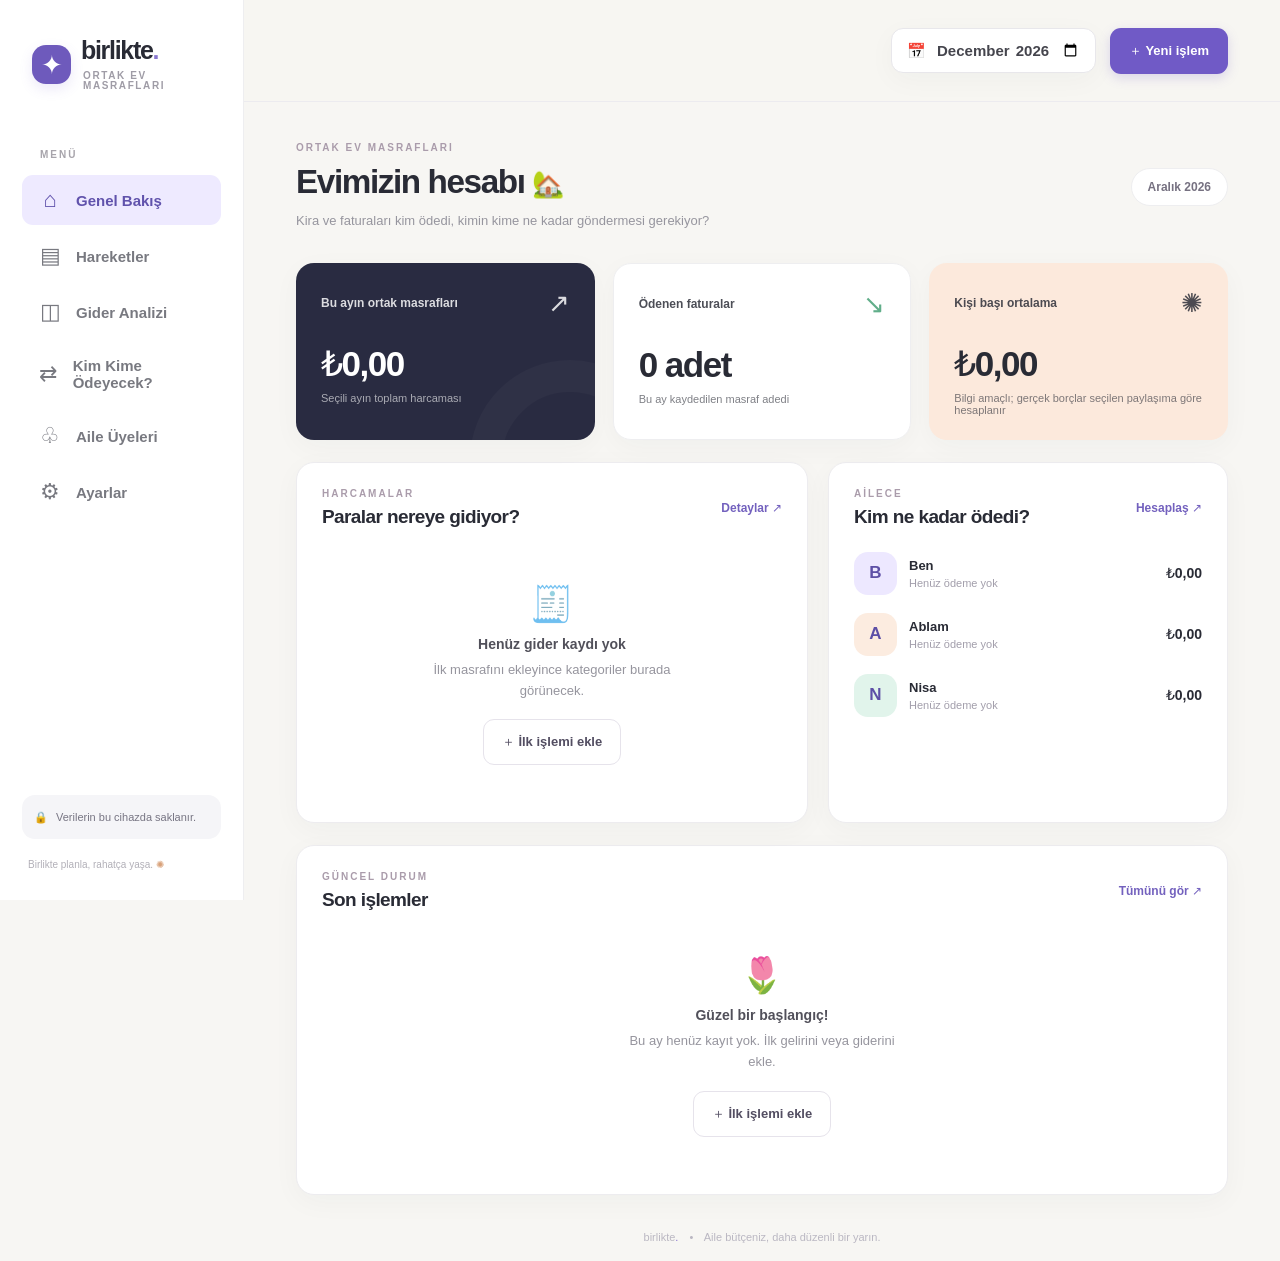
==== commit ad2f5d24: "ui: remove income options from shared household expenses" ====
--- a/aile-butcesi/index.html
+++ b/aile-butcesi/index.html
@@ -47,13 +47,13 @@
     </section>
     <section id="page-hareketler" class="page hidden">
       <div class="page-heading"><div><div class="eyebrow">KİRA & FATURALAR</div><h1>Ödenen masraflar</h1><p>Kimin hangi faturayı ödediğini kaydet; paylaşılacak kişileri seç.</p></div><button class="btn btn-primary" data-open-expense>＋ İşlem ekle</button></div>
-      <div class="panel filters-panel"><div class="filter-row"><label class="search-wrap">⌕ <input id="search-input" placeholder="İşlem veya açıklama ara..." autocomplete="off"></label><select id="filter-type" aria-label="İşlem türü"><option value="all">Tüm kayıtlar</option><option value="expense">Masraflar</option><option value="income">Eski gelir kayıtları</option></select><select id="filter-member" aria-label="Ödeyen kişi"><option value="all">Tüm üyeler</option></select></div></div>
+      <div class="panel filters-panel"><div class="filter-row"><label class="search-wrap">⌕ <input id="search-input" placeholder="İşlem veya açıklama ara..." autocomplete="off"></label><select id="filter-type" aria-label="İşlem türü"><option value="all">Tüm masraflar</option></select><select id="filter-member" aria-label="Ödeyen kişi"><option value="all">Tüm üyeler</option></select></div></div>
       <div class="panel transaction-panel"><div class="panel-head"><h2>İşlem listesi</h2><span id="transaction-count" class="count-pill">0 işlem</span></div><div id="transaction-list"></div></div>
     </section>
     <section id="page-raporlar" class="page hidden">
       <div class="page-heading"><div><div class="eyebrow">MASRAF ANALİZİ</div><h1>Gider analizi</h1><p>Kira ve faturaların aylık dağılımını inceleyin.</p></div></div>
       <div class="overview-grid report-grid"><article class="panel"><div class="panel-head"><div><div class="eyebrow">KATEGORİLER</div><h2>Gider dağılımı</h2></div></div><div id="report-categories"></div></article><article class="panel"><div class="panel-head"><div><div class="eyebrow">BÜTÇE PLANI</div><h2>Kategori limitleri</h2></div><button class="text-button" id="edit-budgets">Düzenle ↗</button></div><div id="budget-list"></div><p class="section-note">Belirlediğiniz limitler her ay yeniden uygulanır.</p></article></div>
-      <article class="panel"><div class="panel-head"><div><div class="eyebrow">GENEL DURUM</div><h2>Son 6 ayın masrafları</h2></div></div><div id="trend-chart" class="trend-chart"></div><div class="trend-legend"><span><i class="legend-expense"></i> Gider</span><span><i class="legend-income"></i> Önceki gelir kayıtları</span></div></article>
+      <article class="panel"><div class="panel-head"><div><div class="eyebrow">GENEL DURUM</div><h2>Son 6 ayın masrafları</h2></div></div><div id="trend-chart" class="trend-chart"></div><div class="trend-legend"><span><i class="legend-expense"></i> Gider</span></div></article>
     </section>
     <section id="page-paylasim" class="page hidden">
       <div class="page-heading"><div><div class="eyebrow">ÖDEME PLANI</div><h1>Kim kime ne kadar gönderecek?</h1><p>Ödenen kira ve faturaları otomatik denkleştiriyoruz.</p></div></div>
@@ -67,7 +67,7 @@
     </section>
     <section id="page-ayarlar" class="page hidden">
       <div class="page-heading"><div><div class="eyebrow">VERİ YÖNETİMİ</div><h1>Ayarlar ve yedekleme</h1><p>Kayıtlarının kontrolü sende.</p></div></div>
-      <div class="settings-grid"><article class="panel"><div class="settings-icon">↓</div><h2>Verilerini yedekle</h2><p>Üyeleri, gelir-giderleri, bütçeleri ve hesaplaşma kayıtlarını JSON dosyası olarak indir.</p><button id="export-json" class="btn btn-outline">JSON yedeğini indir</button></article><article class="panel"><div class="settings-icon">↑</div><h2>Yedekten geri yükle</h2><p>Daha önce kaydettiğin JSON dosyasını yükle. Mevcut verilerin yerine geçer.</p><label class="btn btn-outline file-btn" for="import-json">Yedek dosyası seç</label><input type="file" id="import-json" accept=".json,application/json" hidden></article><article class="panel"><div class="settings-icon">▤</div><h2>Excel için dışa aktar</h2><p>İşlemleri Excel'de açılabilen CSV dosyası olarak indir.</p><button id="export-csv" class="btn btn-outline">CSV indir</button></article><article class="panel danger-panel"><div class="settings-icon">×</div><h2>Tüm verileri sil</h2><p>Bu cihazdaki tüm kayıtlar kalıcı olarak silinir. Önce yedek almanı öneririz.</p><button id="reset-data" class="btn btn-danger">Verileri sıfırla</button></article></div>
+      <div class="settings-grid"><article class="panel"><div class="settings-icon">↓</div><h2>Verilerini yedekle</h2><p>Üyeleri, ortak masrafları, bütçeleri ve hesaplaşma kayıtlarını JSON dosyası olarak indir.</p><button id="export-json" class="btn btn-outline">JSON yedeğini indir</button></article><article class="panel"><div class="settings-icon">↑</div><h2>Yedekten geri yükle</h2><p>Daha önce kaydettiğin JSON dosyasını yükle. Mevcut verilerin yerine geçer.</p><label class="btn btn-outline file-btn" for="import-json">Yedek dosyası seç</label><input type="file" id="import-json" accept=".json,application/json" hidden></article><article class="panel"><div class="settings-icon">▤</div><h2>Excel için dışa aktar</h2><p>İşlemleri Excel'de açılabilen CSV dosyası olarak indir.</p><button id="export-csv" class="btn btn-outline">CSV indir</button></article><article class="panel danger-panel"><div class="settings-icon">×</div><h2>Tüm verileri sil</h2><p>Bu cihazdaki tüm kayıtlar kalıcı olarak silinir. Önce yedek almanı öneririz.</p><button id="reset-data" class="btn btn-danger">Verileri sıfırla</button></article></div>
       <div class="tip-panel">🔐 <strong>Gizlilik:</strong> Bilgiler yalnızca bu tarayıcıda tutulur; sunucuya veya GitHub'a gönderilmez. Aynı hesap başka telefonda otomatik görünmez. Cihaz değiştirirken JSON yedek aktarımı kullanın.</div>
     </section>
     <footer class="footer">birlikte<span class="brand-dot">.</span> <span>•</span> Aile bütçeniz, daha düzenli bir yarın.</footer>
@@ -79,7 +79,7 @@
 <dialog id="entry-dialog" class="dialog">
   <form id="entry-form" class="dialog-content">
     <div class="dialog-head"><div><div class="eyebrow">KİRA VE FATURALAR</div><h2 id="entry-heading">Masraf ekle</h2></div><button class="close-btn" type="button" data-close="entry-dialog" aria-label="Kapat">✕</button></div>
-    <div class="segmented hidden"><label><input type="radio" name="entry-type" value="expense" checked><span>↗ Gider</span></label><label><input type="radio" name="entry-type" value="income"><span>↘ Gelir</span></label></div>
+    <div class="segmented hidden"><label><input type="radio" name="entry-type" value="expense" checked><span>↗ Gider</span></label></div>
     <div class="form-grid"><label class="field field-wide">Masraf adı<input name="title" maxlength="100" required placeholder="Örn. Kasım kirası, elektrik faturası"></label>
       <label class="field">Tutar (₺)<input name="amount" type="text" inputmode="decimal" required placeholder="0,00"></label>
       <label class="field">Tarih<input name="date" type="date" required></label>
